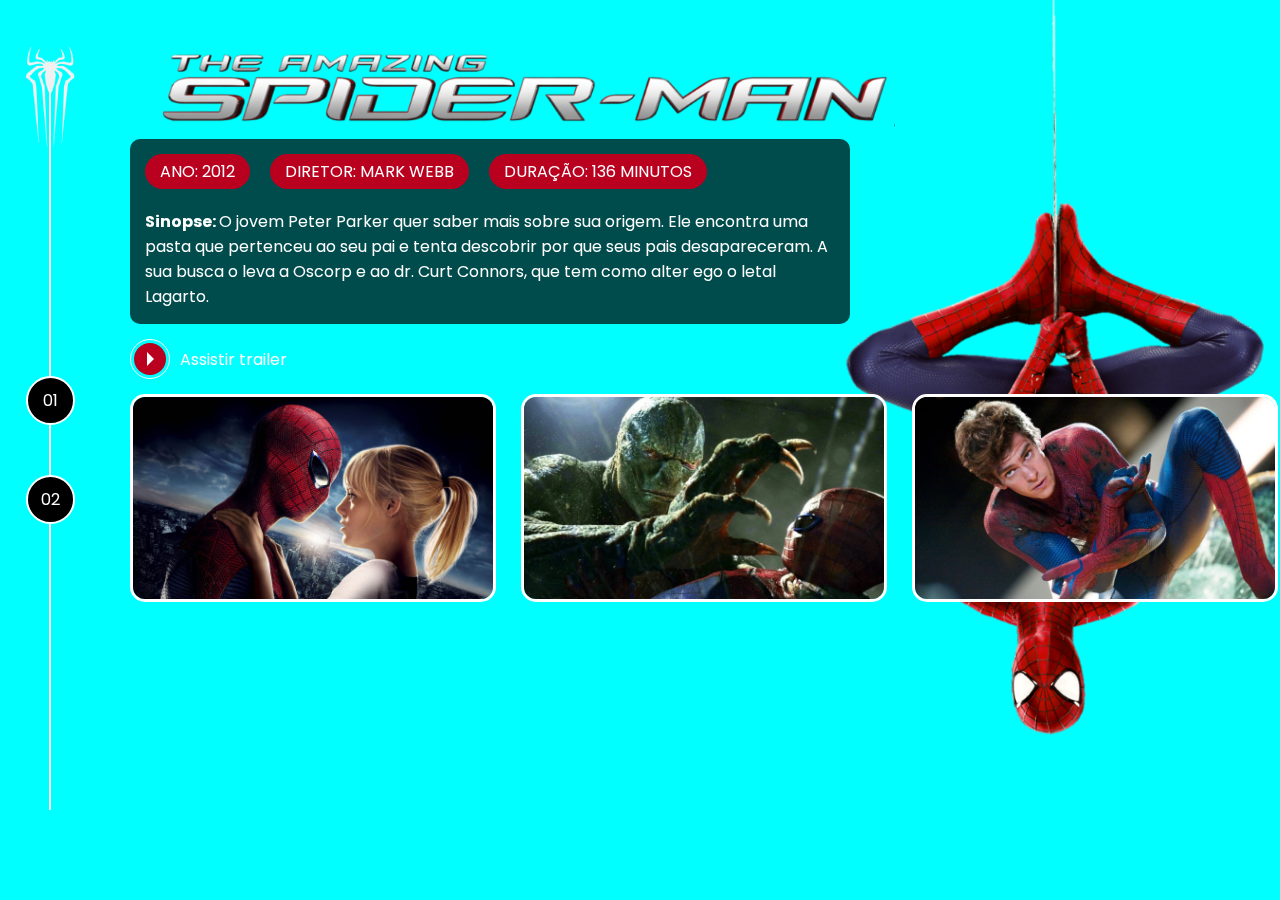
==== pages/andrew-garfield/spiderman1.html @ e487205b "segundo dia" ====
<!DOCTYPE html>
<html lang="en">

<head>
    <meta charset="UTF-8">
    <meta http-equiv="X-UA-Compatible" content="IE=edge">
    <meta name="viewport" content="width=device-width, initial-scale=1.0">
    <title>Andrew Garfield</title>
    <link rel="stylesheet" href="/assets/CSS/internal.css">
</head>

<body>
    <div class="s-wrapper">
        <video autoplay loop muted>
            <source src="/assets/videos/amazing-spiderman-2014-trailer.mp4">
        </video>
        <div class="s-left-column">
            <nav class="navigator">
                <div class="navigator__icon">
                    <a href="/index.html">
                        <img src="/assets/images/Icons/spiderman1-andrew.png" alt="Ícone Spiderman Andrew">
                    </a>
                </div>
                <ul>
                    <li><a href="/pages/andrew-garfield/spiderman1.html">01</a></li>
                    <li><a href="/pages/andrew-garfield/spiderman2.html">02</a></li>
                </ul>
            </nav>

        </div>
        <div class="s-main-content s-spiderman-01-03">
            <div class="s-main-content__top">
                <div class="s-logo">
                    <img src="/assets/images/spiderman-andrew/movie-01/logo.png" alt="Amazing Spider-Man (2012)"
                        title="Espetacular Homem-Aranha (2012)">
                </div>

                <div class="s-description">
                    <div class="pills">
                        <ul>
                            <li>Ano: 2012</li>
                            <li>Diretor: Mark Webb</li>
                            <li>Duração: 136 minutos</li>
                        </ul>
                    </div>

                    <div class="s-description__text">
                        <p><strong>Sinopse: </strong>O jovem Peter Parker quer saber mais sobre sua origem. Ele encontra uma pasta que pertenceu ao seu pai e
                             tenta descobrir por que seus pais desapareceram. A sua busca o leva a Oscorp e ao dr. Curt Connors, que tem como alter ego o letal Lagarto.</p>
                    </div>
                </div>
                <div class="s-links">
                    <ul>
                        <li>
                            <a href="https://www.youtube.com/watch?v=6nzNdpJ3qMo" class="link-button" target="_blank">
                                <span class="icon">
                                    <div class="play-icon">&nbsp;</div>
                                </span>
                                <span class="label">
                                    Assistir trailer
                                </span>
                            </a>
                        </li>
                    </ul>
                </div>

            </div>
            <div class="s-main-content__bottom">
                <div class="s-main-content__bottom">
                    <div class="gallery">
                        <ul>
                            <li>
                                <a><img src="/assets/images/spiderman-andrew/movie-01/gallery/image-01.png" alt="">
                                </a>
                            </li>
                            <li>
                                <a> <img src="/assets/images/spiderman-andrew/movie-01/gallery/image-02.png" alt="">
                                </a>
                            </li>
                            <li>
                                <a>
                                    <img src="/assets/images/spiderman-andrew/movie-01/gallery/image-03.png" alt="">
                                </a>
                            </li>
                        </ul>
                    </div>
                </div>
            </div>
        </div>
</body>

</html>
---- assets/CSS/internal.css ----
@import url(reset.css);
@import url(global.css);
@import url(/assets/CSS/components/navigator.css);
@import url(/assets/CSS/components/pills.css);
@import url(/assets/CSS/components/link-button.css);
@import url(/assets/CSS/components/gallery.css);
@import url(/assets/CSS/components/spider-png.css);

.s-wrapper {
    display: flex;
    height: 100vh;
    flex-flow: row nowrap;
    background-color: aqua;
}

.s-wrapper video {
    position: fixed;
    width: 100%;

}

.s-wrapper .s-left-column {
    width: 100px;
    height: 100%;
    display: flex;
    justify-content: center;
    align-items: center;
    position: fixed;
    padding-right: 50px;
    left: 0;
    top: 0;
    z-index: 1;
}

.s-wrapper .s-main-content {
    height: 100%;
    width: 100%;
    padding-left: 130px;
    position: relative;
}

.s-wrapper s.s-main-content__top{
    height: 80vh;
    display: flex;
    flex-direction: column;
    justify-content: flex-start;
}

.s-wrapper s.s-main-content__bottom{
    height: 20vh;
    display: flex;
    flex-direction: column;
    justify-content: flex-end;
}

.s-wrapper .s-main-content .s-logo img {
    margin-top: 10px;
    margin-left: 0;
    margin-bottom: -10px;
    width: 85vh;
}

.s-wrapper .s-main-content__top .s-description {
    background-color: rgba(0, 0, 0, .7);
    max-width: 60%;
    padding: 15px;
    border-radius: 10px;
}

.s-wrapper .s-main-content__top .s-description .s-decription__text p{
    color: white;
    line-height: 170%;
}

.s-wrapper .s-main-content__top .s-description .pills{
 margin-bottom: 20px;
}

.s-wrapper .s-main-content .s-links {
    padding: 15px;
    padding-left: 0;
}

.s-wrapper .s-main-content .s-links ul {
    display: flex;
    flex-direction: row;
}
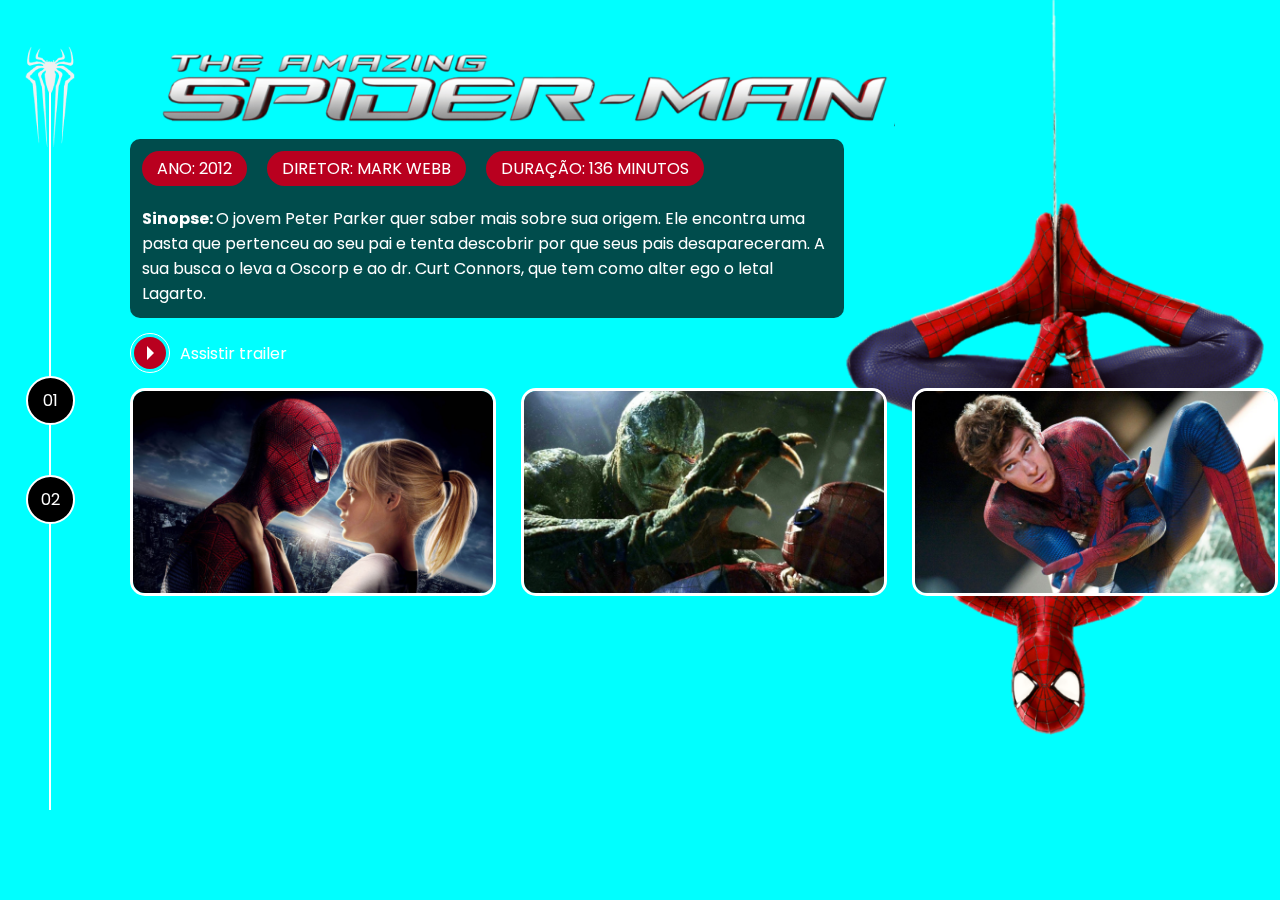
==== commit 0d5e139f: "final" ====
--- a/pages/andrew-garfield/spiderman1.html
+++ b/pages/andrew-garfield/spiderman1.html
@@ -28,7 +28,7 @@
             </nav>
 
         </div>
-        <div class="s-main-content s-spiderman-01-03">
+        <div class="s-main-content s-spiderman-AD-01">
             <div class="s-main-content__top">
                 <div class="s-logo">
                     <img src="/assets/images/spiderman-andrew/movie-01/logo.png" alt="Amazing Spider-Man (2012)"
--- a/assets/CSS/internal.css
+++ b/assets/CSS/internal.css
@@ -63,7 +63,7 @@
 .s-wrapper .s-main-content__top .s-description {
     background-color: rgba(0, 0, 0, .7);
     max-width: 60%;
-    padding: 15px;
+    padding: 12px;
     border-radius: 10px;
 }
 
